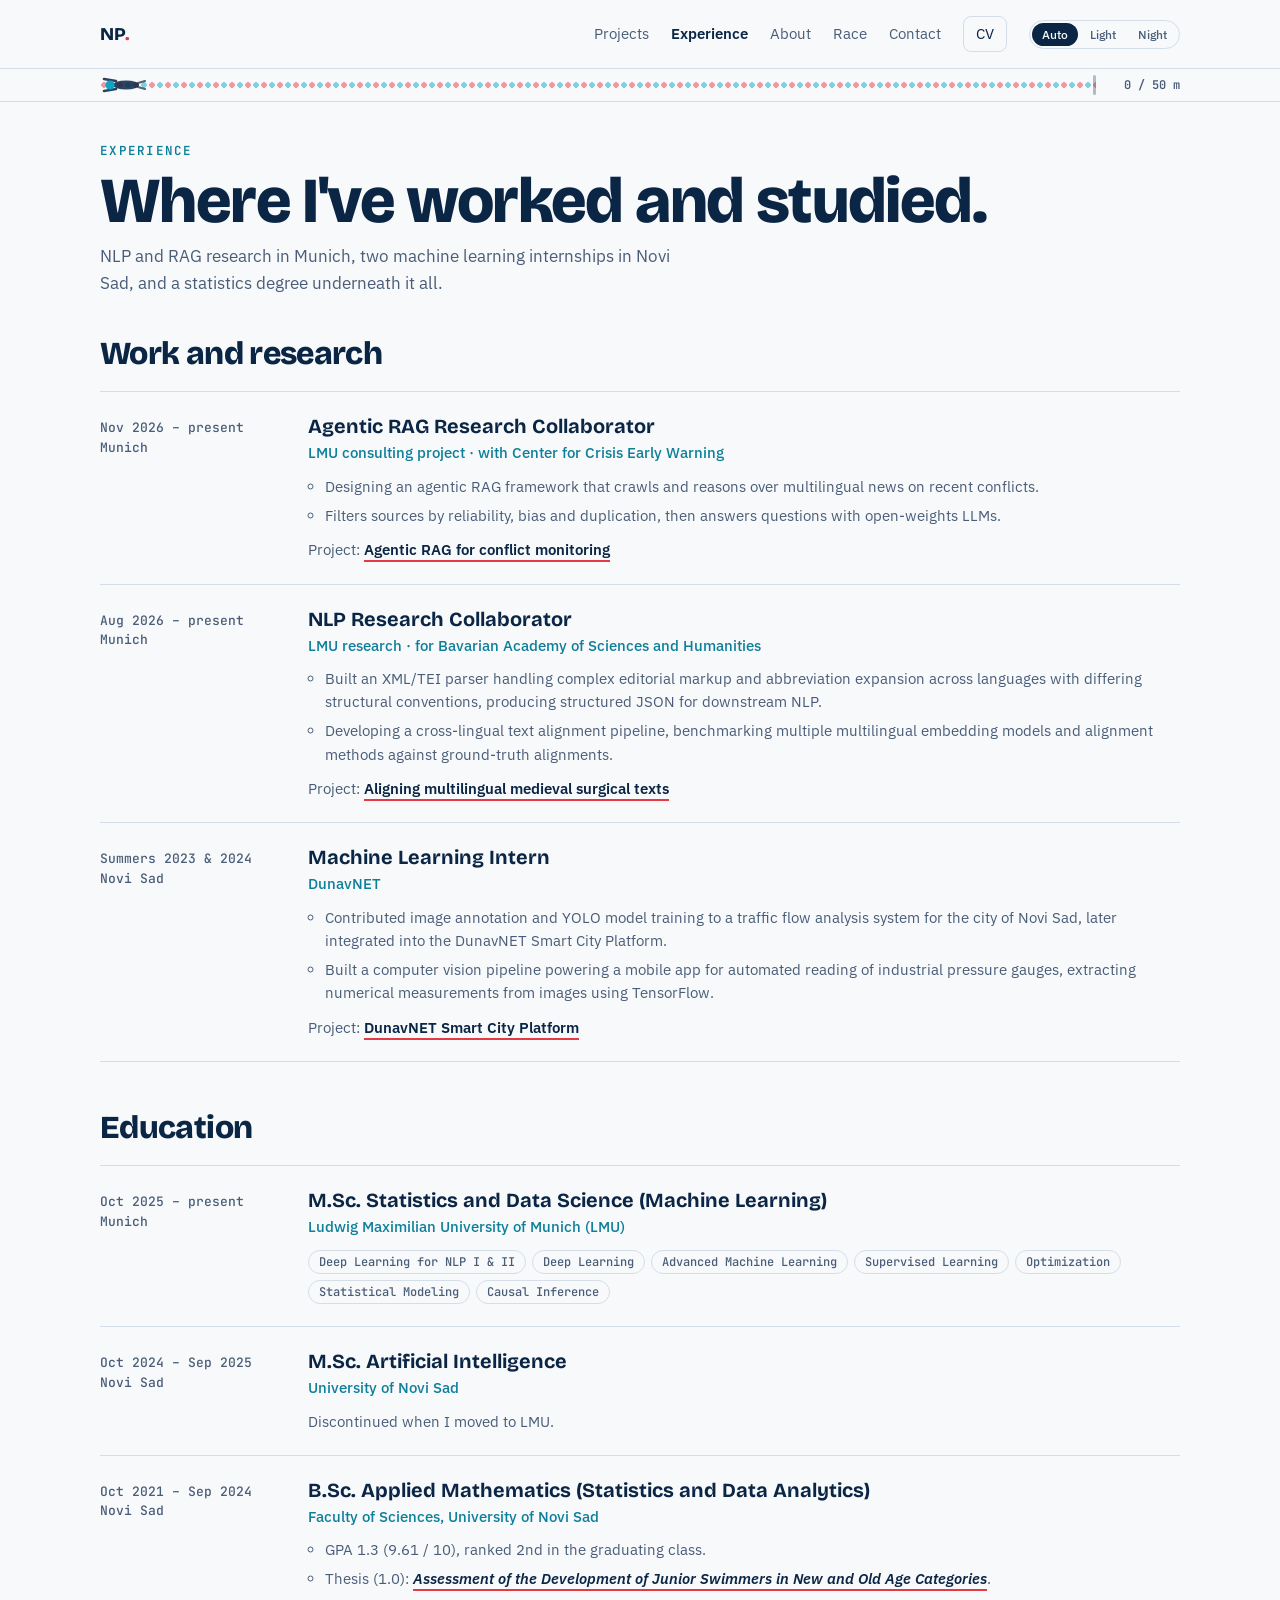
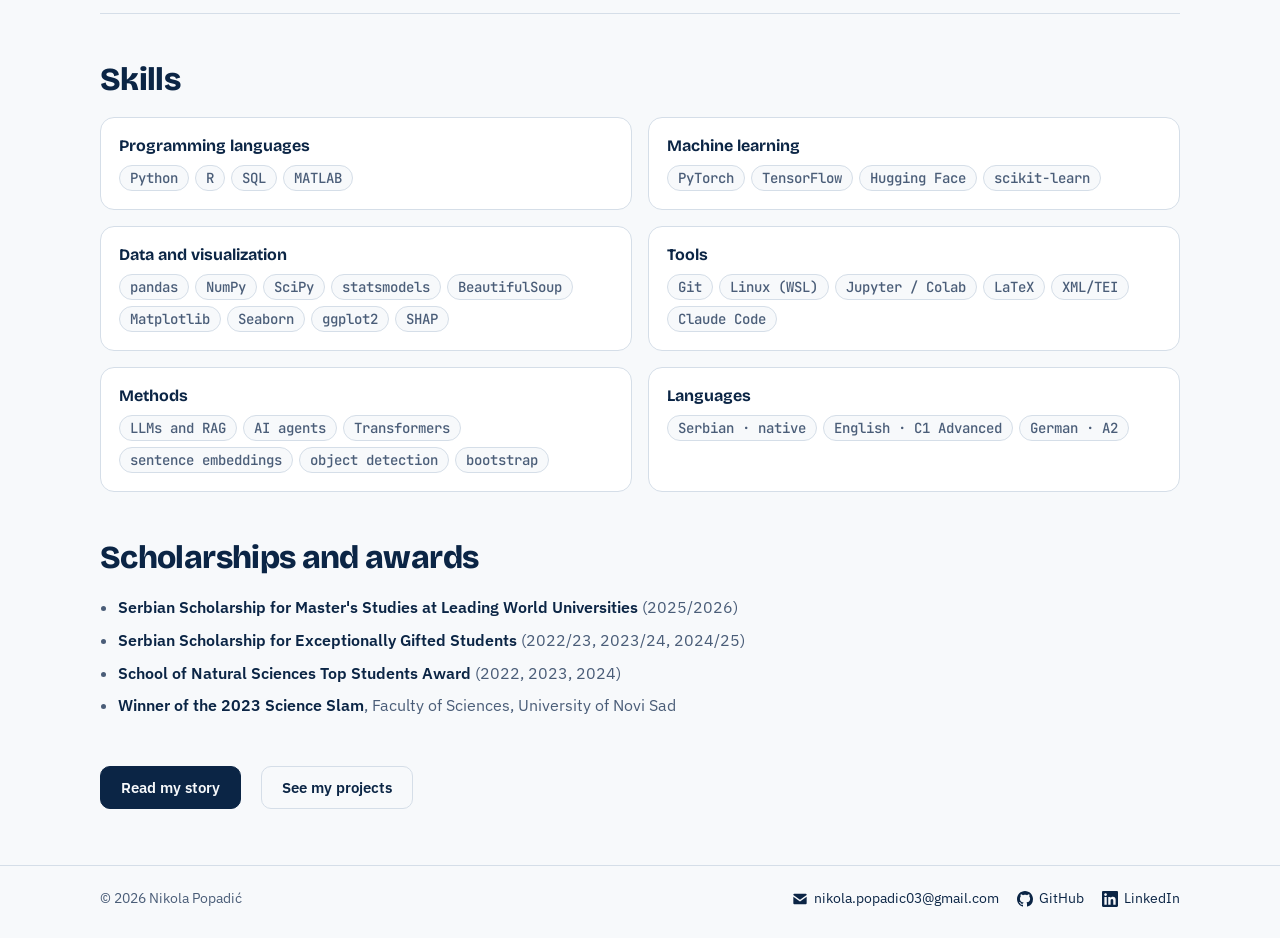
==== experience.html @ 662f3eb7 "Launch personal site Home with quick race, Projects, Experience, About and the full Race page.  Co-A" ====
<!doctype html>
<html lang="en">
<head>
  <meta charset="utf-8">
  <meta name="viewport" content="width=device-width, initial-scale=1, viewport-fit=cover">
  <title>Experience · Nikola Popadić</title>
  <meta name="description" content="Experience of Nikola Popadić: NLP research at the Bavarian Academy of Sciences, agentic RAG at LMU Munich, ML internships at DunavNET, and a statistics degree.">
  <link rel="icon" href="img/favicon.svg" type="image/svg+xml">
  <script>
    try { var t = localStorage.getItem("np-theme"); if (t === "light" || t === "dark") document.documentElement.setAttribute("data-theme", t); } catch (e) {}
  </script>
  <link rel="preconnect" href="https://fonts.googleapis.com">
  <link rel="preconnect" href="https://fonts.gstatic.com" crossorigin>
  <link rel="stylesheet" href="https://fonts.googleapis.com/css2?family=Bricolage+Grotesque:opsz,wght@12..96,600;12..96,700;12..96,800&family=IBM+Plex+Sans:wght@400;500;600&family=JetBrains+Mono:wght@400;600&display=swap">
  <link rel="stylesheet" href="css/style.css">
</head>
<body>
  <a class="skip" href="#main">Skip to content</a>

  <header class="site">
    <div class="container">
      <a class="logo" href="./" aria-label="Nikola Popadić, home">NP<span>.</span></a>
      <nav class="main" aria-label="Main">
        <a href="projects.html">Projects</a>
        <a href="experience.html" aria-current="page">Experience</a>
        <a href="about.html">About</a>
        <a href="race.html">Race</a>
        <a href="#contact">Contact</a>
        <a class="cv" href="cv/Nikola_Popadic_CV.pdf" download>CV</a>
        <span class="theme" role="group" aria-label="Colour theme">
          <button type="button" data-set="auto" aria-pressed="true">Auto</button>
          <button type="button" data-set="light" aria-pressed="false">Light</button>
          <button type="button" data-set="dark" aria-pressed="false">Night</button>
        </span>
      </nav>
    </div>
  </header>

  <div class="lanebar" aria-hidden="true">
    <div class="container">
      <div class="track" id="track">
        <span class="sw-move" id="swMove"><span class="sw-flip" id="swFlip">
          <svg viewBox="0 0 46 22"><path class="sw-leg leg-a" d="M8 9 L1 7"/><path class="sw-leg leg-b" d="M8 13 L1 15"/><ellipse class="sw-body" cx="20" cy="11" rx="13" ry="4.6"/><path class="sw-arm arm-a" d="M30 7 L42 5"/><path class="sw-arm arm-b" d="M30 15 L42 17"/><circle class="sw-cap" cx="36" cy="11" r="4.6"/></svg>
        </span></span>
      </div>
      <span class="dist" id="dist">0 / 50 m</span>
    </div>
  </div>

  <main id="main">
    <section class="page-head inner">
      <div class="container">
        <span class="eyebrow">Experience</span>
        <h1>Where I've worked and studied.</h1>
        <p>NLP and RAG research in Munich, two machine learning internships in Novi Sad, and a statistics degree underneath it all.</p>
      </div>
    </section>

    <section class="sec" aria-labelledby="work">
      <div class="container">
        <h2 class="sec-title" id="work">Work and research</h2>
        <ol class="tl">
          <li>
            <span class="when">Nov 2026 – present<br>Munich</span>
            <div>
              <h3>Agentic RAG Research Collaborator</h3>
              <p class="org">LMU consulting project · with Center for Crisis Early Warning</p>
              <ul>
                <li>Designing an agentic RAG framework that crawls and reasons over multilingual news on recent conflicts.</li>
                <li>Filters sources by reliability, bias and duplication, then answers questions with open-weights LLMs.</li>
              </ul>
              <p class="links proj-ref">Project: <a class="board-link" href="projects.html#rag">Agentic RAG for conflict monitoring</a></p>
            </div>
          </li>
          <li>
            <span class="when">Aug 2026 – present<br>Munich</span>
            <div>
              <h3>NLP Research Collaborator</h3>
              <p class="org">LMU research · for Bavarian Academy of Sciences and Humanities</p>
              <ul>
                <li>Built an XML/TEI parser handling complex editorial markup and abbreviation expansion across languages with differing structural conventions, producing structured JSON for downstream NLP.</li>
                <li>Developing a cross-lingual text alignment pipeline, benchmarking multiple multilingual embedding models and alignment methods against ground-truth alignments.</li>
              </ul>
              <p class="links proj-ref">Project: <a class="board-link" href="projects.html#alma">Aligning multilingual medieval surgical texts</a></p>
            </div>
          </li>
          <li>
            <span class="when">Summers 2023 &amp; 2024<br>Novi Sad</span>
            <div>
              <h3>Machine Learning Intern</h3>
              <p class="org">DunavNET</p>
              <ul>
                <li>Contributed image annotation and YOLO model training to a traffic flow analysis system for the city of Novi Sad, later integrated into the DunavNET Smart City Platform.</li>
                <li>Built a computer vision pipeline powering a mobile app for automated reading of industrial pressure gauges, extracting numerical measurements from images using TensorFlow.</li>
              </ul>
              <p class="links proj-ref">Project: <a class="board-link" href="https://dunavnet.eu/catalogue/smart-city-platform" rel="noopener">DunavNET Smart City Platform</a></p>
            </div>
          </li>
        </ol>
      </div>
    </section>

    <section class="sec" aria-labelledby="edu">
      <div class="container">
        <h2 class="sec-title" id="edu">Education</h2>
        <ol class="tl">
          <li>
            <span class="when">Oct 2025 – present<br>Munich</span>
            <div>
              <h3>M.Sc. Statistics and Data Science (Machine Learning)</h3>
              <p class="org">Ludwig Maximilian University of Munich (LMU)</p>
              <ul class="chips"><li class="chip">Deep Learning for NLP I &amp; II</li><li class="chip">Deep Learning</li><li class="chip">Advanced Machine Learning</li><li class="chip">Supervised Learning</li><li class="chip">Optimization</li><li class="chip">Statistical Modeling</li><li class="chip">Causal Inference</li></ul>
            </div>
          </li>
          <li>
            <span class="when">Oct 2024 – Sep 2025<br>Novi Sad</span>
            <div>
              <h3>M.Sc. Artificial Intelligence</h3>
              <p class="org">University of Novi Sad</p>
              <p class="more">Discontinued when I moved to LMU.</p>
            </div>
          </li>
          <li>
            <span class="when">Oct 2021 – Sep 2024<br>Novi Sad</span>
            <div>
              <h3>B.Sc. Applied Mathematics (Statistics and Data Analytics)</h3>
              <p class="org">Faculty of Sciences, University of Novi Sad</p>
              <ul>
                <li>GPA 1.3 (9.61 / 10), ranked 2nd in the graduating class.</li>
                <li>Thesis (1.0): <a class="board-link" href="projects.html#thesis"><i>Assessment of the Development of Junior Swimmers in New and Old Age Categories</i></a>.</li>
              </ul>
            </div>
          </li>
        </ol>
      </div>
    </section>

    <section class="sec" aria-labelledby="skills">
      <div class="container">
        <h2 class="sec-title" id="skills">Skills</h2>
        <div class="skills">
          <div class="card"><h3>Programming languages</h3><ul class="chips"><li class="chip">Python</li><li class="chip">R</li><li class="chip">SQL</li><li class="chip">MATLAB</li></ul></div>
          <div class="card"><h3>Machine learning</h3><ul class="chips"><li class="chip">PyTorch</li><li class="chip">TensorFlow</li><li class="chip">Hugging Face</li><li class="chip">scikit-learn</li></ul></div>
          <div class="card"><h3>Data and visualization</h3><ul class="chips"><li class="chip">pandas</li><li class="chip">NumPy</li><li class="chip">SciPy</li><li class="chip">statsmodels</li><li class="chip">BeautifulSoup</li><li class="chip">Matplotlib</li><li class="chip">Seaborn</li><li class="chip">ggplot2</li><li class="chip">SHAP</li></ul></div>
          <div class="card"><h3>Tools</h3><ul class="chips"><li class="chip">Git</li><li class="chip">Linux (WSL)</li><li class="chip">Jupyter / Colab</li><li class="chip">LaTeX</li><li class="chip">XML/TEI</li><li class="chip">Claude Code</li></ul></div>
          <div class="card"><h3>Methods</h3><ul class="chips"><li class="chip">LLMs and RAG</li><li class="chip">AI agents</li><li class="chip">Transformers</li><li class="chip">sentence embeddings</li><li class="chip">object detection</li><li class="chip">bootstrap</li></ul></div>
          <div class="card"><h3>Languages</h3><ul class="chips"><li class="chip">Serbian · native</li><li class="chip">English · C1 Advanced</li><li class="chip">German · A2</li></ul></div>
        </div>
      </div>
    </section>

    <section class="sec" aria-labelledby="awards">
      <div class="container">
        <h2 class="sec-title" id="awards">Scholarships and awards</h2>
        <ul class="awards">
          <li><b>Serbian Scholarship for Master's Studies at Leading World Universities</b> (2025/2026)</li>
          <li><b>Serbian Scholarship for Exceptionally Gifted Students</b> (2022/23, 2023/24, 2024/25)</li>
          <li><b>School of Natural Sciences Top Students Award</b> (2022, 2023, 2024)</li>
          <li><b>Winner of the 2023 Science Slam</b>, Faculty of Sciences, University of Novi Sad</li>
        </ul>
      </div>
    </section>

    <section aria-label="Keep reading">
      <div class="container endcta">
        <a class="btn dark" href="about.html">Read my story</a>
        <a class="btn" href="projects.html">See my projects</a>
      </div>
    </section>
  </main>

  <footer class="site" id="contact">
    <div class="container">
      <span>© 2026 Nikola Popadić</span>
      <nav aria-label="Contact">
        <a href="mailto:nikola.popadic03@gmail.com" aria-label="Email nikola.popadic03@gmail.com"><svg viewBox="0 0 24 24" aria-hidden="true"><path d="M3.5 4h17A1.5 1.5 0 0 1 22 5.5v.6l-10 7.1L2 6.1v-.6A1.5 1.5 0 0 1 3.5 4zM2 8.6l10 7.1 10-7.1v9.9a1.5 1.5 0 0 1-1.5 1.5h-17A1.5 1.5 0 0 1 2 18.5V8.6z"/></svg><span class="lbl">nikola.popadic03@gmail.com</span></a>
        <a href="https://github.com/n-popadic" rel="noopener" aria-label="GitHub"><svg viewBox="0 0 16 16" aria-hidden="true"><path d="M8 0C3.58 0 0 3.58 0 8c0 3.54 2.29 6.53 5.47 7.59.4.07.55-.17.55-.38 0-.19-.01-.82-.01-1.49-2.01.37-2.53-.49-2.69-.94-.09-.23-.48-.94-.82-1.13-.28-.15-.68-.52-.01-.53.63-.01 1.08.58 1.23.82.72 1.21 1.87.87 2.33.66.07-.52.28-.87.51-1.07-1.78-.2-3.64-.89-3.64-3.95 0-.87.31-1.59.82-2.15-.08-.2-.36-1.02.08-2.12 0 0 .67-.21 2.2.82.64-.18 1.32-.27 2-.27.68 0 1.36.09 2 .27 1.53-1.04 2.2-.82 2.2-.82.44 1.1.16 1.92.08 2.12.51.56.82 1.27.82 2.15 0 3.07-1.87 3.75-3.65 3.95.29.25.54.73.54 1.48 0 1.07-.01 1.93-.01 2.2 0 .21.15.46.55.38A8.013 8.013 0 0016 8c0-4.42-3.58-8-8-8z"/></svg><span class="lbl">GitHub</span></a>
        <a href="https://www.linkedin.com/in/nikola-popadic/" rel="noopener" aria-label="LinkedIn"><svg viewBox="0 0 24 24" aria-hidden="true"><path d="M20.447 20.452h-3.554v-5.569c0-1.328-.027-3.037-1.852-3.037-1.853 0-2.136 1.445-2.136 2.939v5.667H9.351V9h3.414v1.561h.046c.477-.9 1.637-1.85 3.37-1.85 3.601 0 4.267 2.37 4.267 4.455v6.286zM5.337 7.433c-1.144 0-2.063-.926-2.063-2.065 0-1.138.92-2.063 2.063-2.063 1.14 0 2.064.925 2.064 2.063 0 1.139-.925 2.065-2.064 2.065zm1.782 13.019H3.555V9h3.564v11.452zM22.225 0H1.771C.792 0 0 .774 0 1.729v20.542C0 23.227.792 24 1.771 24h20.451C23.2 24 24 23.227 24 22.271V1.729C24 .774 23.2 0 22.222 0h.003z"/></svg><span class="lbl">LinkedIn</span></a>
      </nav>
    </div>
  </footer>

  <script src="js/theme.js"></script>
  <script src="js/swimmer.js"></script>
</body>
</html>
---- css/style.css ----
/* =========================================================
   Nikola Popadić — personal site
   Palette "Pool": tile white, deep navy, pool blue, lane-rope red.
   Light theme on :root, "Pool at night" for dark mode.
   ========================================================= */
:root {
  --bg: #F7F9FB;
  --surface: #FFFFFF;
  --ink: #0B2545;
  --muted: #4A5D78;
  --line: #D5DEE8;
  --blue: #0E7F9A;
  --blue-soft: #13A3C4;
  --red: #E63946;
  --water: #D9F1F7;
  --water-deep: #B9E5F0;
  --on-red: #FFFFFF;
  --f-head: "Bricolage Grotesque", "Segoe UI", system-ui, sans-serif;
  --f-body: "IBM Plex Sans", system-ui, -apple-system, "Segoe UI", sans-serif;
  --f-mono: "JetBrains Mono", ui-monospace, Consolas, monospace;
  color-scheme: light;
}
@media (prefers-color-scheme: dark) {
  :root:not([data-theme="light"]) {
    --bg: #06162B; --surface: #0B2545; --ink: #EAF2FA; --muted: #9DB2CB; --line: #1D3B62;
    --blue: #4CC9E6; --blue-soft: #1FA9C9; --red: #FF5A66; --water: #0C3557; --water-deep: #0A2C49; --on-red: #1A0508;
    color-scheme: dark;
  }
}
:root[data-theme="dark"] {
  --bg: #06162B; --surface: #0B2545; --ink: #EAF2FA; --muted: #9DB2CB; --line: #1D3B62;
  --blue: #4CC9E6; --blue-soft: #1FA9C9; --red: #FF5A66; --water: #0C3557; --water-deep: #0A2C49; --on-red: #1A0508;
  color-scheme: dark;
}

/* ---------- base ---------- */
*, *::before, *::after { box-sizing: border-box; }
html { -webkit-text-size-adjust: 100%; }
body { margin: 0; background: var(--bg); color: var(--ink); font-family: var(--f-body); font-size: 16px; line-height: 1.55; }
img { max-width: 100%; }
[hidden] { display: none !important; }
a { color: inherit; }
.container {
  max-width: 1120px; margin: 0 auto;
  padding-left: max(20px, env(safe-area-inset-left, 0px));
  padding-right: max(20px, env(safe-area-inset-right, 0px));
}
.skip { position: absolute; left: -9999px; top: 8px; background: var(--ink); color: var(--bg); padding: 8px 12px; border-radius: 8px; z-index: 10; }
.skip:focus { left: 12px; }

/* ---------- header ---------- */
header.site { border-bottom: 1px solid var(--line); }
header.site .container { display: flex; justify-content: space-between; align-items: center; gap: 16px; padding-block: 16px; flex-wrap: wrap; }
.logo { font: 800 18px var(--f-head); letter-spacing: -.01em; text-decoration: none; }
.logo span { color: var(--red); }
nav.main { display: flex; gap: 22px; align-items: center; flex-wrap: wrap; font-size: 14.5px; }
nav.main a { text-decoration: none; color: var(--muted); }
nav.main a:hover { color: var(--ink); }
nav.main a.cv { color: var(--ink); border: 1px solid var(--line); border-radius: 8px; padding: 6px 12px; }
.theme { display: inline-flex; border: 1px solid var(--line); border-radius: 999px; padding: 2px; gap: 2px; }
.theme button { font: 500 12px var(--f-body); color: var(--muted); background: transparent; border: 0; border-radius: 999px; padding: 4px 10px; cursor: pointer; }
.theme button[aria-pressed="true"] { background: var(--ink); color: var(--bg); }

/* ---------- buttons ---------- */
.btn { font: 600 15px var(--f-body); border-radius: 10px; padding: 11px 20px; cursor: pointer; border: 1px solid var(--line); background: transparent; color: var(--ink); text-decoration: none; display: inline-flex; align-items: center; gap: 8px; }
.btn.dark { background: var(--ink); border-color: var(--ink); color: var(--bg); }
.btn.red { background: var(--red); border-color: var(--red); color: var(--on-red); }
.btn:disabled { opacity: .6; cursor: default; }
.btn:focus-visible, nav.main a:focus-visible, .theme button:focus-visible, .logo:focus-visible, .teaser:focus-visible, footer a:focus-visible { outline: 2px solid var(--blue); outline-offset: 2px; }
@media (prefers-reduced-motion: no-preference) {
  .btn { transition: transform .12s ease-out, background-color .15s ease-out; }
  .btn:not(:disabled):active { transform: scale(.97); }
}

/* ---------- hero ---------- */
.hero .container {
  display: grid; grid-template-columns: minmax(0, 1.15fr) minmax(0, .85fr);
  grid-template-areas: "intro photo" "race photo";
  column-gap: 48px; row-gap: 20px; align-items: start; padding-block: 30px 26px;
}
.intro { display: grid; gap: 18px; min-width: 0; }
.hero .intro { grid-area: intro; }
.hero .race { grid-area: race; }
.hero .photo { grid-area: photo; }
@media (max-width: 900px) {
  .hero .container { grid-template-columns: minmax(0, 1fr); grid-template-areas: "intro" "photo" "race"; row-gap: 26px; padding-block: 32px 32px; }
}
.who-txt { display: grid; gap: 6px; }
.eyebrow { font: 600 12.5px var(--f-mono); letter-spacing: .1em; text-transform: uppercase; color: var(--blue); }
h1 { font: 800 clamp(38px, 5.4vw, 64px)/1 var(--f-head); letter-spacing: -.025em; margin: 0; text-wrap: balance; }
.lede { margin: 0; color: var(--muted); font-size: 18px; max-width: 46ch; }
.ctas { display: flex; gap: 12px; flex-wrap: wrap; }

.photo {
  position: relative; align-self: stretch; min-height: 460px; margin: 0; border-radius: 20px; overflow: hidden;
  background: linear-gradient(160deg, var(--water) 0%, var(--water-deep) 100%); border: 1px solid var(--line);
}
@media (max-width: 900px) { .photo { min-height: 0; aspect-ratio: 4 / 5; max-height: 520px; width: 100%; } }
.photo img { position: absolute; inset: 0; width: 100%; height: 100%; object-fit: cover; object-position: 50% 22%; display: block; }

/* ---------- quick race card ---------- */
.race { background: var(--surface); border: 1px solid var(--line); border-radius: 16px; padding: 22px; display: grid; gap: 14px; min-width: 0; box-shadow: 0 18px 40px -28px rgba(11, 37, 69, .45); }
.race-head { display: flex; justify-content: space-between; align-items: baseline; gap: 12px; flex-wrap: wrap; }
.race-head h2 { margin: 0; font: 700 22px/1.15 var(--f-head); }
.race-head h2 b { font-family: var(--f-mono); font-weight: 600; color: var(--red); }
.race-head .tag { font: 500 12px var(--f-mono); color: var(--muted); }
.race canvas { display: block; width: 100%; border-radius: 10px; }
.race-row { display: flex; gap: 12px; align-items: center; flex-wrap: wrap; }
.race-row .btn.red { min-width: 132px; justify-content: center; }
.race.go { border-color: var(--red); box-shadow: 0 0 0 3px var(--red), 0 18px 40px -28px rgba(11, 37, 69, .45); }
.race.go .btn.red { font-size: 17px; letter-spacing: .04em; }
.keys { font-size: 13px; color: var(--muted); }
kbd { font-family: var(--f-mono); font-size: 12px; border: 1px solid var(--line); border-bottom-width: 2px; border-radius: 5px; padding: 1px 6px; background: var(--bg); color: var(--ink); }
.result { min-height: 3.1em; font-size: 15px; }
.result strong { font-family: var(--f-mono); font-weight: 600; }
.foot { display: flex; justify-content: space-between; gap: 12px; flex-wrap: wrap; align-items: center; border-top: 1px solid var(--line); padding-top: 12px; font-size: 13px; color: var(--muted); }
.counter { font-family: var(--f-mono); font-variant-numeric: tabular-nums; }
.counter b { color: var(--ink); font-weight: 600; }

.board-link { color: var(--ink); font-weight: 600; text-decoration: none; border-bottom: 2px solid var(--red); padding-bottom: 1px; }
.board-link:focus-visible { outline: 2px solid var(--blue); outline-offset: 2px; }
nav.main a[aria-current="page"] { color: var(--ink); font-weight: 600; }

/* ---------- race page ---------- */
.page-head .container { display: grid; gap: 10px; padding-block: 44px 8px; }
.page-head p { margin: 0; color: var(--muted); font-size: 17px; max-width: 60ch; }
.game .container { display: grid; grid-template-columns: minmax(0, 1.3fr) minmax(0, 1fr); gap: 24px; padding-block: 24px 56px; align-items: stretch; }
.game .race { display: flex; flex-direction: column; gap: 16px; }
.game .race-bottom { flex: 1; }
.game .side { display: flex; flex-direction: column; gap: 16px; }
.game .side > .card:first-child { flex: 1; align-content: start; }
@media (max-width: 900px) { .game .container { grid-template-columns: minmax(0, 1fr); } }

.settings { display: flex; flex-wrap: wrap; justify-content: center; align-items: end; gap: 14px 26px; padding-bottom: 2px; }
.settings-row { display: contents; }
.race-bottom { display: grid; grid-template-columns: minmax(0, 1fr) minmax(0, 230px); gap: 22px; align-items: center; }
@media (max-width: 560px) { .race-bottom { grid-template-columns: minmax(0, 1fr); } }
.race-controls { display: grid; justify-items: center; text-align: center; gap: 8px; min-width: 0; }
.race-controls .btn.red { min-width: 190px; justify-content: center; padding-block: 12px; font-size: 16px; }
.race-controls .result { min-height: 3em; max-width: 34ch; margin-top: 4px; }
.field { display: grid; gap: 6px; min-width: 0; }
.settings .field { justify-items: center; }
.field > span, .field legend { font-size: 12.5px; color: var(--muted); padding: 0; }
fieldset.field { border: 0; margin: 0; padding: 0; }
.settings input[type=text] {
  font: 500 14px var(--f-body); color: var(--ink); background: var(--bg);
  border: 1px solid var(--line); border-radius: 8px; padding: 8px 10px; width: 150px; max-width: 100%; height: 38px;
}
.settings .caps { height: 38px; align-items: center; }
.settings .seg { height: 38px; align-items: stretch; }
.settings input#pbIn { width: 96px; font-family: var(--f-mono); }
.caps { display: flex; gap: 8px; }
.caps input { position: absolute; opacity: 0; width: 1px; height: 1px; }
.caps label { width: 28px; height: 28px; border-radius: 50%; cursor: pointer; border: 2px solid var(--surface); box-shadow: 0 0 0 1px var(--line); display: block; }
.caps input:checked + label { box-shadow: 0 0 0 2px var(--ink); }
.caps input:focus-visible + label { outline: 2px solid var(--blue); outline-offset: 3px; }
.seg { display: inline-flex; border: 1px solid var(--line); border-radius: 9px; padding: 3px; gap: 2px; background: var(--bg); }
.seg button { font: 500 13.5px var(--f-body); color: var(--muted); background: transparent; border: 0; border-radius: 7px; padding: 6px 12px; cursor: pointer; }
.seg button[aria-pressed="true"] { background: var(--surface); color: var(--ink); box-shadow: 0 1px 2px rgba(0, 0, 0, .12); }
.seg button:focus-visible, .settings input:focus-visible { outline: 2px solid var(--blue); outline-offset: 2px; }

.side { display: grid; gap: 16px; min-width: 0; }
.card { background: var(--surface); border: 1px solid var(--line); border-radius: 14px; padding: 18px; display: grid; gap: 10px; }
.card h2 { margin: 0; font: 700 18px/1.2 var(--f-head); }
.card p, .card li { margin: 0; font-size: 14px; color: var(--muted); }
.card ul { margin: 0; padding-left: 1.1em; display: grid; gap: 6px; }
.card b { color: var(--ink); font-weight: 600; }
.card h2 span { font: 400 12px var(--f-mono); color: var(--muted); }
.card > h2 { display: flex; justify-content: space-between; align-items: baseline; gap: 10px; }
.side canvas { display: block; width: 100%; }

.mystats {
  display: grid; grid-template-columns: repeat(2, minmax(0, 1fr)); gap: 1px;
  background: var(--line); border: 1px solid var(--line); border-radius: 12px; overflow: hidden;
}
.mystats div { display: grid; gap: 2px; padding: 10px 14px; background: var(--surface); }
.mystats .n { font: 600 19px var(--f-mono); font-variant-numeric: tabular-nums; }
.mystats .l { font-size: 12px; color: var(--muted); }

.tablewrap { overflow-x: auto; }
table.board { width: 100%; border-collapse: collapse; font-size: 14px; font-variant-numeric: tabular-nums; }
table.board th { text-align: left; font: 500 11.5px var(--f-mono); letter-spacing: .06em; text-transform: uppercase; color: var(--muted); padding: 0 6px 6px; border-bottom: 1px solid var(--line); }
table.board td { padding: 7px 6px; border-bottom: 1px solid var(--line); }
table.board .t { font-family: var(--f-mono); text-align: right; }
table.board .rank { font-family: var(--f-mono); color: var(--muted); width: 2.4em; }
table.board .capdot { display: inline-block; width: 10px; height: 10px; border-radius: 50%; margin-right: 8px; vertical-align: 1px; }
table.board .vs { font: 500 11px var(--f-mono); color: var(--muted); margin-left: 8px; white-space: nowrap; }
table.board .vs.won { color: var(--red); }
table.board tr.latest td { background: color-mix(in srgb, var(--red) 9%, transparent); }
table.board tr.open td { color: var(--muted); }
.empty { color: var(--muted); font-size: 13.5px; padding: 10px 0; }
.note { font-size: 12.5px; color: var(--muted); margin: 0; }
.linkbtn { font: 500 13px var(--f-body); color: var(--muted); background: none; border: 0; padding: 0; text-decoration: underline; cursor: pointer; justify-self: start; }
.linkbtn:focus-visible { outline: 2px solid var(--blue); outline-offset: 2px; }

/* method section */
.method { border-top: 1px solid var(--line); background: var(--surface); }
.method .container { display: grid; grid-template-columns: minmax(0, 1.05fr) minmax(0, .95fr); gap: 40px; padding-block: 56px 72px; align-items: stretch; }
@media (max-width: 900px) { .method .container { grid-template-columns: minmax(0, 1fr); gap: 28px; padding-block: 40px 56px; } }
.method-text { display: grid; gap: 14px; min-width: 0; align-content: start; }
.method-text h2 { margin: 0; font: 800 clamp(28px, 3.6vw, 40px)/1.05 var(--f-head); letter-spacing: -.02em; }
.method-lede { margin: 0; color: var(--muted); font-size: 17px; max-width: 56ch; }
.steps { list-style: none; margin: 8px 0 0; padding: 0; display: grid; gap: 18px; counter-reset: step; }
.steps li { display: grid; grid-template-columns: 34px minmax(0, 1fr); column-gap: 14px; counter-increment: step; }
.steps li::before {
  content: counter(step); grid-row: span 2; width: 30px; height: 30px; border-radius: 50%;
  display: grid; place-items: center; font: 600 13px var(--f-mono); color: var(--ink);
  border: 1.5px solid var(--blue-soft); margin-top: 1px;
}
.steps h3 { margin: 0 0 4px; font: 700 17px/1.3 var(--f-head); }
.steps p { margin: 0; font-size: 15px; color: var(--muted); max-width: 62ch; }
.steps b { color: var(--ink); font-weight: 600; }
.method-charts { display: flex; flex-direction: column; gap: 16px; min-width: 0; }
.chart { margin: 0; background: var(--bg); flex: 1; display: flex; flex-direction: column; justify-content: space-between; gap: 10px; }
.chart figcaption { display: flex; justify-content: space-between; align-items: baseline; gap: 10px; flex-wrap: wrap; font-size: 14.5px; }
.chart figcaption b { font: 700 16px var(--f-head); }
.chart figcaption span { font: 400 12px var(--f-mono); color: var(--muted); }
.chart canvas { display: block; width: 100%; }
.page-head .board-link { margin-left: 4px; font-size: 15px; }

/* ---------- stat strip ---------- */
.strip .container { display: grid; gap: 14px; padding-block: 0 56px; }
.rope { position: relative; height: 7px; border-radius: 4px; background: var(--red); opacity: .85; overflow: hidden; }
/* whole red/blue tiles only (round), then a final red segment, so the rope never ends on a sliver of blue */
.rope::before { content: ""; position: absolute; inset: 0 14px 0 0; background: linear-gradient(90deg, var(--red) 0 50%, var(--blue-soft) 50% 100%) 0 0 / 28px 100% round; }
.stats { display: grid; grid-template-columns: repeat(4, minmax(0, 1fr)); }
.stats div { display: grid; gap: 2px; padding-inline: 18px; }
.stats div:first-child { padding-left: 0; }
.stats div + div { border-left: 1px solid var(--line); }
.stats .n { font: 600 clamp(22px, 3vw, 30px) var(--f-mono); font-variant-numeric: tabular-nums; }
.stats .n small { font: 500 11.5px var(--f-mono); color: var(--muted); margin-left: 2px; white-space: nowrap; }
.stats .l { font-size: 13.5px; color: var(--muted); }
@media (max-width: 700px) { .stats { grid-template-columns: repeat(2, minmax(0, 1fr)); row-gap: 18px; } .stats div:nth-child(3) { border-left: 0; padding-left: 0; } }

/* ---------- section teasers ---------- */
.teasers .container { display: grid; grid-template-columns: repeat(3, minmax(0, 1fr)); gap: 16px; padding-block: 0 72px; }
@media (max-width: 800px) { .teasers .container { grid-template-columns: minmax(0, 1fr); } }
.teasers:has(+ .race-late:not([hidden])) .container { padding-bottom: 28px; }
.race-late .container { display: grid; gap: 28px; padding-block: 4px 56px; }
/* phones: thinner card padding so the pool runs nearly edge to edge */
@media (max-width: 560px) {
  .race-late .race { padding: 18px 10px; }
  .race-late .race-head, .race-late .race-row, .race-late .result, .race-late .foot { padding-inline: 8px; }
}
.teaser { border: 1px solid var(--line); border-radius: 14px; padding: 20px; display: grid; gap: 8px; text-decoration: none; background: var(--surface); }
.teaser .k { font: 600 12px var(--f-mono); letter-spacing: .1em; text-transform: uppercase; color: var(--blue); }
.teaser h3 { margin: 0; font: 700 20px/1.2 var(--f-head); }
.teaser p { margin: 0; font-size: 14.5px; color: var(--muted); }
.teaser .go { font-weight: 600; font-size: 14px; }
@media (prefers-reduced-motion: no-preference) {
  .teaser { transition: border-color .15s ease-out, transform .15s ease-out; }
  .teaser:hover { border-color: var(--blue-soft); transform: translateY(-2px); }
}

/* ---------- footer ---------- */
footer.site { border-top: 1px solid var(--line); }
footer.site .container { display: flex; justify-content: space-between; gap: 16px; flex-wrap: wrap; padding-block: 22px 28px; font-size: 14px; color: var(--muted); }
footer.site nav { display: flex; gap: 18px; flex-wrap: wrap; }
footer.site a { text-decoration: none; color: var(--ink); }
footer.site a:hover { text-decoration: underline; }
footer.site nav a { display: inline-flex; align-items: center; gap: 6px; }
footer.site nav svg { width: 16px; height: 16px; fill: currentColor; flex: none; }
/* on phones GitHub and LinkedIn become logos so the contact row fits on one line */
@media (max-width: 560px) {
  footer.site .container { flex-wrap: nowrap; align-items: center; }
  footer.site nav { gap: 16px; align-items: center; }
  footer.site nav .lbl { display: none; }
  footer.site nav svg { width: 20px; height: 20px; }
  footer.site nav a[aria-label] { padding: 4px; margin: -4px 0; }
}

/* ---------- phone tweaks ---------- */
@media (min-width: 561px) { .br-phone { display: none; } }
/* race page: the pool reaches closer to the card edges on phones */
@media (max-width: 560px) { .game .race canvas { margin-inline: -12px; width: calc(100% + 24px); max-width: none; } }
/* leaderboard: one line per row on phones, long names get an ellipsis */
@media (max-width: 560px) {
  table.board td.who { white-space: nowrap; }

}
/* race result: one headline, one quieter hint */
.result .hl { font-weight: 600; font-size: 16.5px; }
.result .re { color: var(--muted); font-size: 14px; }
/* clear results: one row as before, smaller text and wider gaps between the two choices */
#clearConfirm { display: flex; flex-wrap: wrap; align-items: baseline; gap: 4px 18px; }
#clearConfirm .note, #clearConfirm .linkbtn { font-size: 12px; }
/* phones: no keyboard hint, and no waiting text on the race page */
@media (max-width: 560px) {
  #keys { display: none; }
  #keys.pool-note { display: block; }
  .result:has(> .desk-only) { display: none; }
}

/* =========================================================
   Inner pages: Projects, Experience, About
   ========================================================= */
.page-head.inner .container { padding-block: 40px 12px; }
.page-head .ctas { margin-top: 8px; }
.sec .container { display: grid; gap: 20px; padding-block: 28px 40px; }
.sec + .sec .container { padding-top: 8px; }
.sec-title { margin: 0; font: 800 clamp(24px, 3vw, 32px)/1.1 var(--f-head); letter-spacing: -.02em; }
.sec-head { display: grid; gap: 6px; }
.sec-head p { margin: 0; color: var(--muted); max-width: 62ch; }
.todo { outline: 1.5px dashed var(--red); outline-offset: 2px; border-radius: 4px; }

/* scroll swimmer: a lane under the header that doubles as a reading progress bar */
.lanebar { position: sticky; top: 0; z-index: 5; background: color-mix(in srgb, var(--bg) 90%, transparent); -webkit-backdrop-filter: blur(6px); backdrop-filter: blur(6px); border-bottom: 1px solid var(--line); }
.lanebar .container { display: flex; align-items: center; gap: 10px; padding-block: 3px; }
.track { position: relative; flex: 1; height: 26px; min-width: 0; }
.track::before {
  content: ""; position: absolute; left: 0; right: 0; top: 50%; height: 6px; transform: translateY(-50%);
  background:
    radial-gradient(circle at 4px 3px, var(--red) 2.6px, transparent 3px) 0 0 / 16px 6px repeat-x,
    radial-gradient(circle at 12px 3px, var(--blue-soft) 2.6px, transparent 3px) 0 0 / 16px 6px repeat-x;
  opacity: .5;
}
.track::after { content: ""; position: absolute; top: 3px; bottom: 3px; width: 3px; right: 0; background: var(--muted); opacity: .4; border-radius: 2px; }
.dist { font: 600 12px var(--f-mono); color: var(--muted); font-variant-numeric: tabular-nums; width: 74px; white-space: nowrap; text-align: right; flex: none; }
.sw-move { position: absolute; top: 50%; left: 0; width: 46px; height: 22px; margin-top: -11px; will-change: transform; z-index: 2; }
.sw-flip { display: block; width: 46px; height: 22px; }
@media (prefers-reduced-motion: no-preference) { .sw-flip { transition: transform .38s cubic-bezier(.2, .8, .2, 1); } }
.sw-flip.left { transform: scaleX(-1); }
.sw-flip svg { display: block; width: 46px; height: 22px; overflow: visible; }
.sw-body { fill: var(--ink); opacity: .85; }
.sw-cap { fill: var(--blue-soft); } /* PK Novi Sad blue */
.sw-arm { stroke: var(--ink); stroke-width: 2.6; stroke-linecap: round; fill: none; opacity: .85; }
.sw-leg { stroke: var(--ink); stroke-width: 2.2; stroke-linecap: round; fill: none; opacity: .7; }
.arm-a { transform-origin: 30px 7px; } .arm-b { transform-origin: 30px 15px; }
.leg-a { transform-origin: 8px 9px; } .leg-b { transform-origin: 8px 13px; }
@media (prefers-reduced-motion: no-preference) {
  .swimming .arm-a { animation: reach .62s ease-in-out infinite; }
  .swimming .arm-b { animation: reach .62s ease-in-out infinite; animation-delay: -.31s; }
  .swimming .leg-a { animation: kick .21s ease-in-out infinite alternate; }
  .swimming .leg-b { animation: kick .21s ease-in-out infinite alternate-reverse; }
}
@keyframes reach { 0% { transform: scaleX(1); } 50% { transform: scaleX(-.85); } 100% { transform: scaleX(1); } }
@keyframes kick { from { transform: rotate(-14deg); } to { transform: rotate(14deg); } }
.bubble { position: absolute; top: 50%; width: 5px; height: 5px; margin-top: -2.5px; border-radius: 50%; border: 1.2px solid var(--blue-soft); pointer-events: none; z-index: 1; animation: bub .75s ease-out forwards; }
@keyframes bub { from { opacity: .9; transform: translate(0, 0) scale(.6); } to { opacity: 0; transform: translate(var(--dx, -10px), var(--dy, -8px)) scale(1.3); } }

/* chips and small links */
.chips { display: flex; flex-wrap: wrap; gap: 6px; margin: 0; padding: 0; list-style: none; }
.chip { font: 500 12px var(--f-mono); color: var(--muted); border: 1px solid var(--line); border-radius: 999px; padding: 3px 10px; background: var(--bg); }
.links { display: flex; flex-wrap: wrap; gap: 10px 18px; align-items: baseline; font-size: 14.5px; }
.private { font: 500 12px var(--f-mono); color: var(--muted); }
ul.chips, .proj ul.chips, .tl ul.chips { display: flex; flex-wrap: wrap; gap: 6px; padding: 0; list-style: none; }
.proj ul.chips { margin: 0; }

/* project cards */
.proj { background: var(--surface); border: 1px solid var(--line); border-radius: 16px; padding: 26px; display: grid; grid-template-columns: minmax(0, 1.45fr) minmax(0, 1fr); gap: 28px; scroll-margin-top: 48px; }
@media (max-width: 820px) { .proj { grid-template-columns: minmax(0, 1fr); gap: 18px; padding: 20px; } }
.proj .k { font: 600 12px var(--f-mono); letter-spacing: .06em; text-transform: uppercase; color: var(--blue); }
.proj h2 { margin: 6px 0 8px; font: 700 clamp(21px, 2.4vw, 26px)/1.15 var(--f-head); letter-spacing: -.01em; }
.proj p { margin: 0; color: var(--muted); }
.proj ul { margin: 12px 0 0; padding-left: 1.1em; display: grid; gap: 6px; font-size: 15px; }
.proj-side { display: grid; gap: 16px; align-content: start; padding-left: 26px; border-left: 1px solid var(--line); }
@media (max-width: 820px) { .proj-side { padding-left: 0; border-left: 0; padding-top: 16px; border-top: 1px solid var(--line); } }
.proj-side h3 { margin: 0 0 6px; font: 500 11.5px var(--f-mono); letter-spacing: .08em; text-transform: uppercase; color: var(--muted); }
.result-box { background: var(--bg); border-radius: 12px; padding: 14px; display: grid; gap: 10px; }
.result-box p { font-size: 14px; }
.bars { display: grid; gap: 8px; margin: 0; }
.bar { display: grid; grid-template-columns: 112px minmax(0, 1fr) 40px; gap: 8px; align-items: center; font-size: 12.5px; }
.bar span:first-child { color: var(--muted); }
.bar i { display: block; height: 10px; border-radius: 5px; background: var(--blue-soft); }
.bar.ref i { background: var(--line); }
.bar b { font: 600 12.5px var(--f-mono); text-align: right; }
.proj-grid { display: grid; grid-template-columns: repeat(3, minmax(0, 1fr)); gap: 16px; }
@media (max-width: 900px) { .proj-grid { grid-template-columns: minmax(0, 1fr); } }
.proj.small { grid-template-columns: minmax(0, 1fr); gap: 12px; padding: 22px; align-content: start; }
.proj.small h2 { font-size: 20px; margin: 4px 0 6px; }
.proj.small p { font-size: 14.5px; }
.also { margin: 0; color: var(--muted); font-size: 15px; }

/* timeline */
.tl { list-style: none; margin: 0; padding: 0; }
.tl > li { display: grid; grid-template-columns: 180px minmax(0, 1fr); gap: 8px 28px; padding-block: 22px; border-top: 1px solid var(--line); }
.tl > li:last-child { border-bottom: 1px solid var(--line); }
@media (max-width: 700px) { .tl > li { grid-template-columns: minmax(0, 1fr); } }
.tl .when { font: 500 13px/1.5 var(--f-mono); color: var(--muted); padding-top: 4px; }
.tl h3 { margin: 0; font: 700 20px/1.25 var(--f-head); }
.tl .org { margin: 2px 0 0; color: var(--blue); font-weight: 500; font-size: 15px; }
.tl ul { margin: 10px 0 0; padding-left: 1.1em; display: grid; gap: 6px; color: var(--muted); font-size: 15px; }
.tl p.more { margin: 10px 0 0; color: var(--muted); font-size: 15px; }
.tl .chips { margin-top: 12px; }
.tl .links { margin-top: 10px; }
.skills { display: grid; grid-template-columns: repeat(2, minmax(0, 1fr)); gap: 16px; }
@media (max-width: 700px) { .skills { grid-template-columns: minmax(0, 1fr); } }
.skills .card { align-content: start; }
.skills .card h3 { margin: 0; font: 700 16px var(--f-head); }
.awards { margin: 0; padding-left: 1.1em; display: grid; gap: 8px; color: var(--muted); }
.awards b { color: var(--ink); font-weight: 600; }
.endcta { display: flex; flex-wrap: wrap; gap: 12px 20px; align-items: center; padding-block: 8px 56px; }
.endcta p { margin: 0; color: var(--muted); }

/* about: story chapters */
.chapter { display: grid; grid-template-columns: minmax(0, 1.1fr) minmax(0, .9fr); gap: 40px; align-items: center; padding-block: 36px; border-top: 1px solid var(--line); }
.chapter.flip > :first-child { order: 2; }
.chapter.solo { grid-template-columns: minmax(0, 1fr); }
@media (max-width: 820px) { .chapter, .chapter.flip { grid-template-columns: minmax(0, 1fr); gap: 20px; padding-block: 28px; } .chapter.flip > :first-child { order: 0; } }
.chapter .k { font: 600 12px var(--f-mono); letter-spacing: .1em; text-transform: uppercase; color: var(--blue); }
.chapter h2 { margin: 6px 0 10px; font: 800 clamp(26px, 3.2vw, 36px)/1.05 var(--f-head); letter-spacing: -.02em; }
.chapter p { margin: 0 0 10px; color: var(--muted); font-size: 16.5px; max-width: 56ch; }
.chapter figure { margin: 0; border-radius: 18px; overflow: hidden; border: 1px solid var(--line); aspect-ratio: 4 / 5; max-height: 520px; background: var(--water); }
.chapter figure img { width: 100%; height: 100%; object-fit: cover; display: block; }
@media (max-width: 820px) { .chapter figure { max-height: 460px; } }
.bigstats { display: grid; grid-template-columns: repeat(2, minmax(0, 1fr)); gap: 1px; background: var(--line); border: 1px solid var(--line); border-radius: 16px; overflow: hidden; }
.bigstats div { background: var(--surface); padding: 20px; display: grid; gap: 4px; }
.bigstats .n { font: 600 clamp(26px, 3.4vw, 36px) var(--f-mono); color: var(--ink); }
.bigstats .n.red { color: var(--red); }
.bigstats .l { font-size: 13.5px; color: var(--muted); }
.outside { padding-block: 28px 8px; border-top: 1px solid var(--line); color: var(--muted); margin: 0; }
.outside b { color: var(--ink); }

/* about: framed photos */
.chapter figure { padding: 8px; background: var(--surface); border: 1px solid var(--line); border-radius: 18px; box-shadow: 0 8px 24px rgba(0,0,0,.12); }
.chapter figure img { border-radius: 11px; }
.chapter.solo p { max-width: none; }
.chapter figure { display: flex; flex-direction: column; }
.chapter figure img { flex: 1; min-height: 0; height: auto; }
.chapter figcaption { padding: 8px 4px 2px; font: 600 11.5px var(--f-mono); letter-spacing: .08em; text-transform: uppercase; color: var(--muted); text-align: center; }

/* experience: named project link under a role */
.tl .proj-ref { display: block; margin: 12px 0 0; color: var(--muted); }

/* home: compact hero so the rope and quick facts fit on the first screen of a laptop */
@media (min-width: 901px) {
  .hero .race { padding: 18px 20px; gap: 11px; }
  .hero .result { min-height: 0; }
}
/* home: race result sits to the right of the button, the key hint goes below */
.race-row { display: grid; grid-template-columns: auto minmax(0, 1fr); gap: 16px; align-items: center; }
.race-row .result { min-height: 0; line-height: 1.5; }
@media (max-width: 900px) {
  .race-row { grid-template-columns: minmax(0, 1fr); justify-items: start; gap: 10px; }
  .race-row .result { min-height: 3em; }
  .race-late .keys { padding-inline: 8px; }
  .race-late .race-row .result { padding-inline: 0; }
}

/* home: latest news, one dated line per item */
.news .container { padding-block: 0 72px; }
.news-list { list-style: none; margin: 18px 0 0; padding: 0; border-top: 1px solid var(--line); }
.news-list li { display: grid; grid-template-columns: 96px minmax(0, 1fr); gap: 20px; padding-block: 14px; border-bottom: 1px solid var(--line); font-size: 15.5px; }
.news-list time { font: 500 13px/1.75 var(--f-mono); color: var(--muted); white-space: nowrap; }
@media (max-width: 560px) { .news-list li { grid-template-columns: minmax(0, 1fr); gap: 2px; } }
.teasers .container { padding-bottom: 56px; }

/* phones: one-row header, logo plus the four page links; theme follows the phone, CV and contact are in the footer */
@media (max-width: 600px) {
  header.site .container { flex-wrap: nowrap; padding-block: 14px; gap: 12px; }
  nav.main { flex-wrap: nowrap; gap: 16px; font-size: 14.5px; }
  nav.main .theme, nav.main a.cv, nav.main a[href="#contact"] { display: none; }
  .hero .eyebrow { font-size: 11.5px; letter-spacing: .04em; }
}
.nw { white-space: nowrap; }
.method .container.endcta { display: flex; gap: 12px 20px; padding-block: 0 56px; }
.method .container:has(+ .endcta) { padding-bottom: 36px; }
/* home photo: small zoom on Nikola, anchored low so the feet stay and only sky is trimmed */
.hero .photo img { transform: scale(1.1); transform-origin: 58% 88%; }
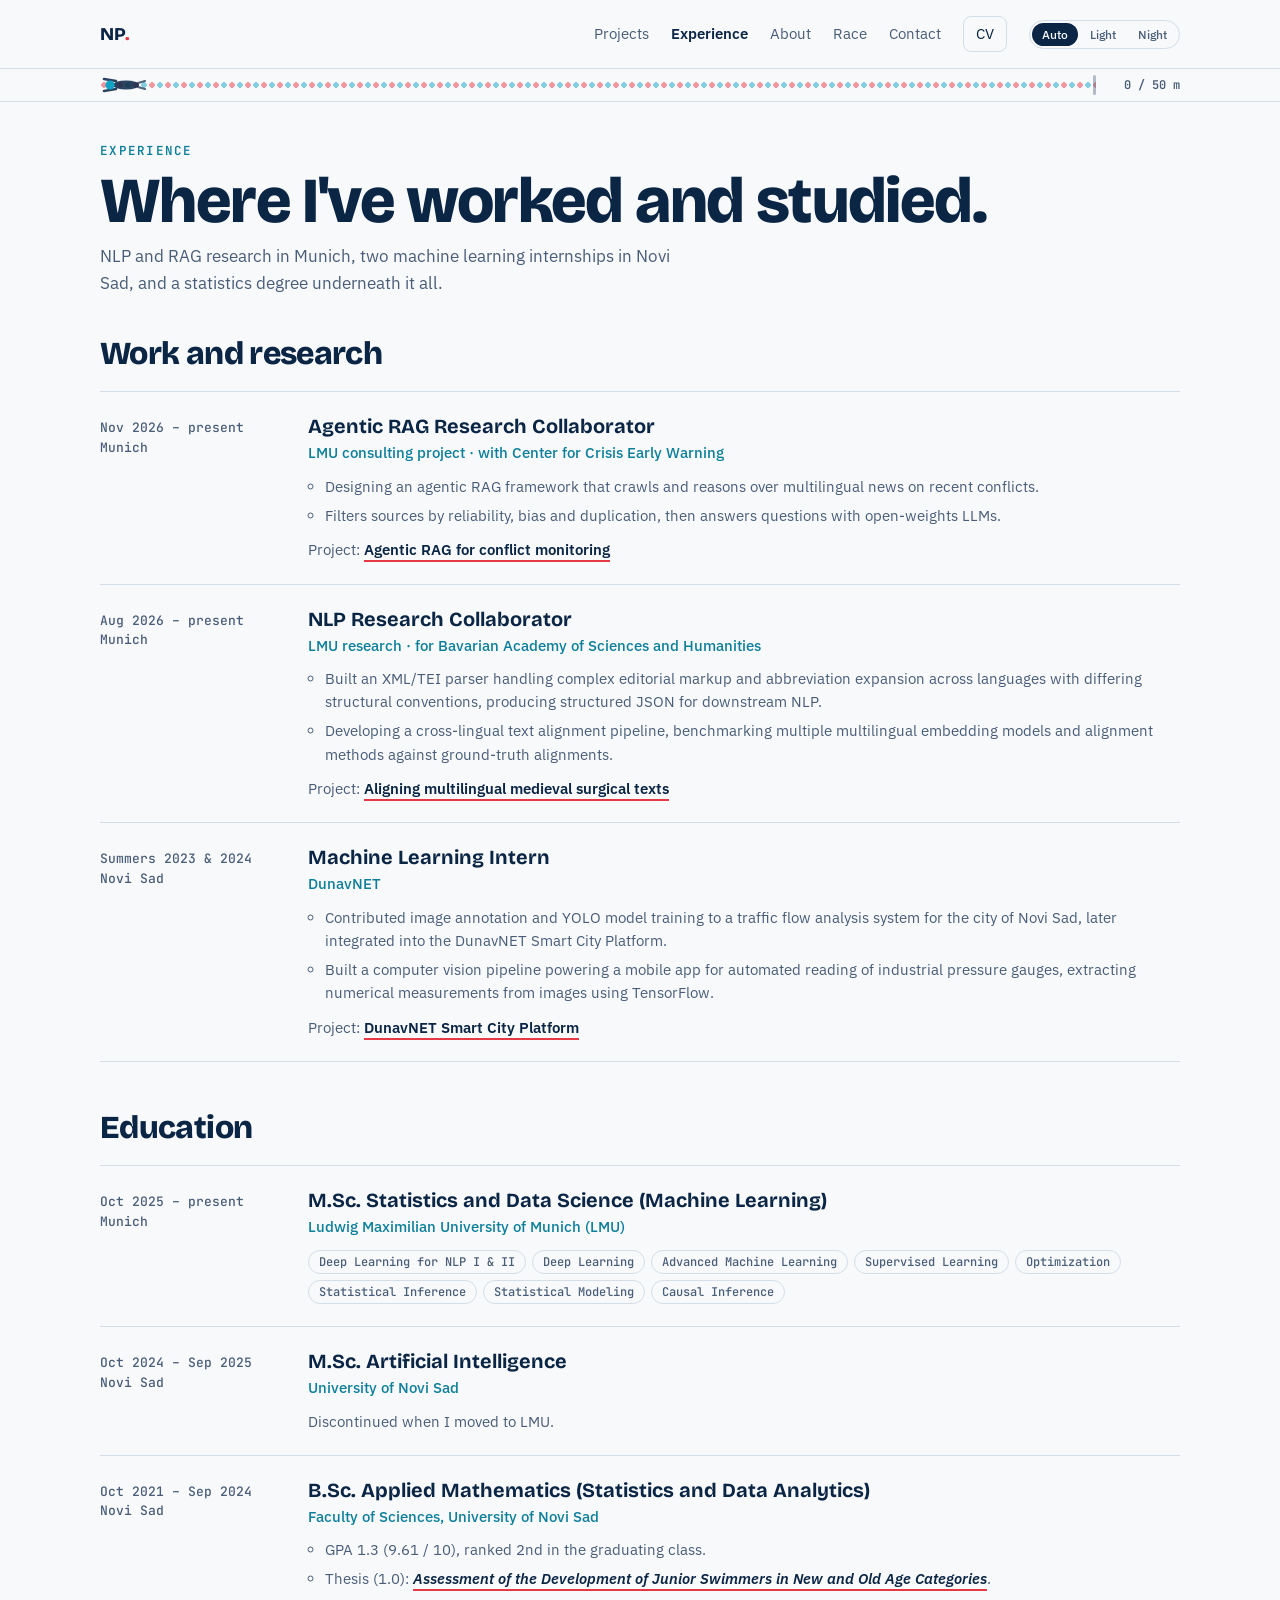
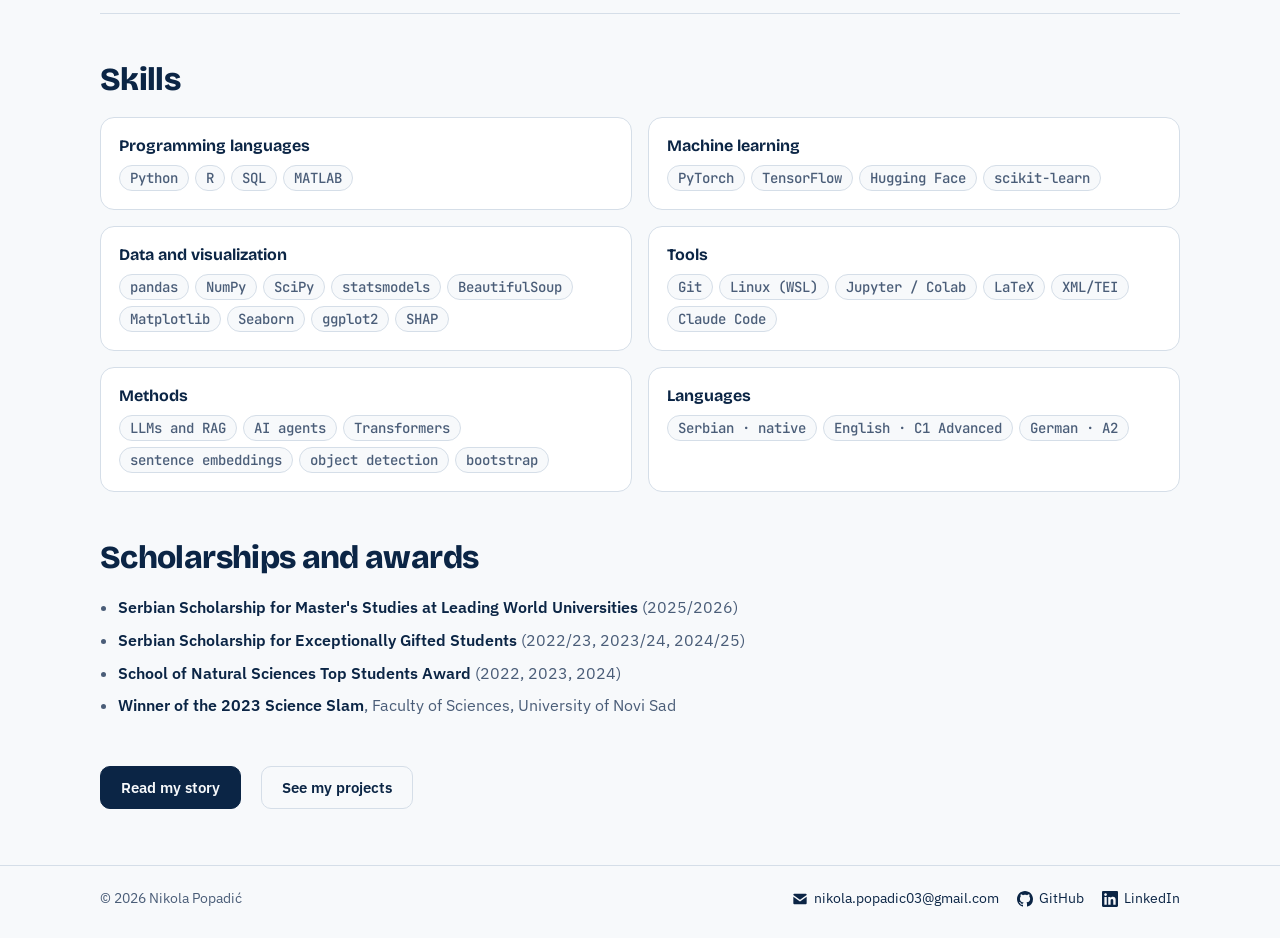
==== commit 1c9412fb: "Home page redesign, clean leaderboard, Statistical Inference - Home: intro with the section cards on" ====
--- a/experience.html
+++ b/experience.html
@@ -109,7 +109,7 @@
             <div>
               <h3>M.Sc. Statistics and Data Science (Machine Learning)</h3>
               <p class="org">Ludwig Maximilian University of Munich (LMU)</p>
-              <ul class="chips"><li class="chip">Deep Learning for NLP I &amp; II</li><li class="chip">Deep Learning</li><li class="chip">Advanced Machine Learning</li><li class="chip">Supervised Learning</li><li class="chip">Optimization</li><li class="chip">Statistical Modeling</li><li class="chip">Causal Inference</li></ul>
+              <ul class="chips"><li class="chip">Deep Learning for NLP I &amp; II</li><li class="chip">Deep Learning</li><li class="chip">Advanced Machine Learning</li><li class="chip">Supervised Learning</li><li class="chip">Optimization</li><li class="chip">Statistical Inference</li><li class="chip">Statistical Modeling</li><li class="chip">Causal Inference</li></ul>
             </div>
           </li>
           <li>
--- a/css/style.css
+++ b/css/style.css
@@ -75,15 +75,15 @@
 /* ---------- hero ---------- */
 .hero .container {
   display: grid; grid-template-columns: minmax(0, 1.15fr) minmax(0, .85fr);
-  grid-template-areas: "intro photo" "race photo";
+  grid-template-areas: "intro photo" "facts photo";
   column-gap: 48px; row-gap: 20px; align-items: start; padding-block: 30px 26px;
 }
 .intro { display: grid; gap: 18px; min-width: 0; }
 .hero .intro { grid-area: intro; }
-.hero .race { grid-area: race; }
+.hero .facts { grid-area: facts; }
 .hero .photo { grid-area: photo; }
 @media (max-width: 900px) {
-  .hero .container { grid-template-columns: minmax(0, 1fr); grid-template-areas: "intro" "photo" "race"; row-gap: 26px; padding-block: 32px 32px; }
+  .hero .container { grid-template-columns: minmax(0, 1fr); grid-template-areas: "intro" "photo" "facts"; row-gap: 26px; padding-block: 32px 32px; }
 }
 .who-txt { display: grid; gap: 6px; }
 .eyebrow { font: 600 12.5px var(--f-mono); letter-spacing: .1em; text-transform: uppercase; color: var(--blue); }
@@ -239,8 +239,8 @@
 .race-late .container { display: grid; gap: 28px; padding-block: 4px 56px; }
 /* phones: thinner card padding so the pool runs nearly edge to edge */
 @media (max-width: 560px) {
-  .race-late .race { padding: 18px 10px; }
-  .race-late .race-head, .race-late .race-row, .race-late .result, .race-late .foot { padding-inline: 8px; }
+  .duo .race { padding: 18px 10px; }
+  .duo .race-head, .duo .race-row, .duo .result, .duo .foot { padding-inline: 8px; }
 }
 .teaser { border: 1px solid var(--line); border-radius: 14px; padding: 20px; display: grid; gap: 8px; text-decoration: none; background: var(--surface); }
 .teaser .k { font: 600 12px var(--f-mono); letter-spacing: .1em; text-transform: uppercase; color: var(--blue); }
@@ -424,8 +424,8 @@
 
 /* home: compact hero so the rope and quick facts fit on the first screen of a laptop */
 @media (min-width: 901px) {
-  .hero .race { padding: 18px 20px; gap: 11px; }
-  .hero .result { min-height: 0; }
+  .duo .race { padding: 18px 20px; gap: 11px; }
+  .duo .result { min-height: 0; }
 }
 /* home: race result sits to the right of the button, the key hint goes below */
 .race-row { display: grid; grid-template-columns: auto minmax(0, 1fr); gap: 16px; align-items: center; }
@@ -433,8 +433,8 @@
 @media (max-width: 900px) {
   .race-row { grid-template-columns: minmax(0, 1fr); justify-items: start; gap: 10px; }
   .race-row .result { min-height: 3em; }
-  .race-late .keys { padding-inline: 8px; }
-  .race-late .race-row .result { padding-inline: 0; }
+  .duo .keys { padding-inline: 8px; }
+  .duo .race-row .result { padding-inline: 0; }
 }
 
 /* home: latest news, one dated line per item */
@@ -457,3 +457,25 @@
 .method .container:has(+ .endcta) { padding-bottom: 36px; }
 /* home photo: small zoom on Nikola, anchored low so the feet stay and only sky is trimmed */
 .hero .photo img { transform: scale(1.1); transform-origin: 58% 88%; }
+
+/* home: latest news next to the quick race, at the bottom */
+.duo .container { display: grid; grid-template-columns: minmax(0, 1fr) minmax(0, 1fr); gap: 28px 40px; padding-block: 0 72px; align-items: start; }
+.duo .rope { grid-column: 1 / -1; }
+.duo .news-list { margin-top: 18px; }
+@media (max-width: 900px) { .duo .container { grid-template-columns: minmax(0, 1fr); } }
+
+/* home hero: intro with the three section cards under it on the left, the photo tall on the right */
+.hero .container { grid-template-columns: minmax(0, 1.1fr) minmax(0, .9fr); grid-template-areas: "intro photo" "cards photo"; }
+.hero .cards { grid-area: cards; display: grid; gap: 14px; align-self: end; }
+.hero .photo { min-height: 460px; }
+.hero .cards .teaser { gap: 6px; padding: 16px 20px; }
+.hero .cards .t-head { display: flex; flex-wrap: wrap; align-items: baseline; gap: 4px 10px; }
+.hero .cards .t-head .k::after { content: "·"; margin-left: 10px; color: var(--muted); }
+@media (max-width: 900px) {
+  .hero .container { grid-template-columns: minmax(0, 1fr); grid-template-areas: "intro" "photo" "cards"; }
+  .hero .photo { min-height: 0; }
+}
+@media (max-width: 560px) { .hero .cards .t-head { flex-direction: column; gap: 4px; } .hero .cards .t-head .k::after { content: none; } }
+/* home: the cards' rounded corners make them look indented, so they start ~0.15 cm further left than the intro text */
+@media (min-width: 901px) { .hero .cards { margin-left: -6px; } }
+table.board tr.nikola .nm { font-weight: 600; }
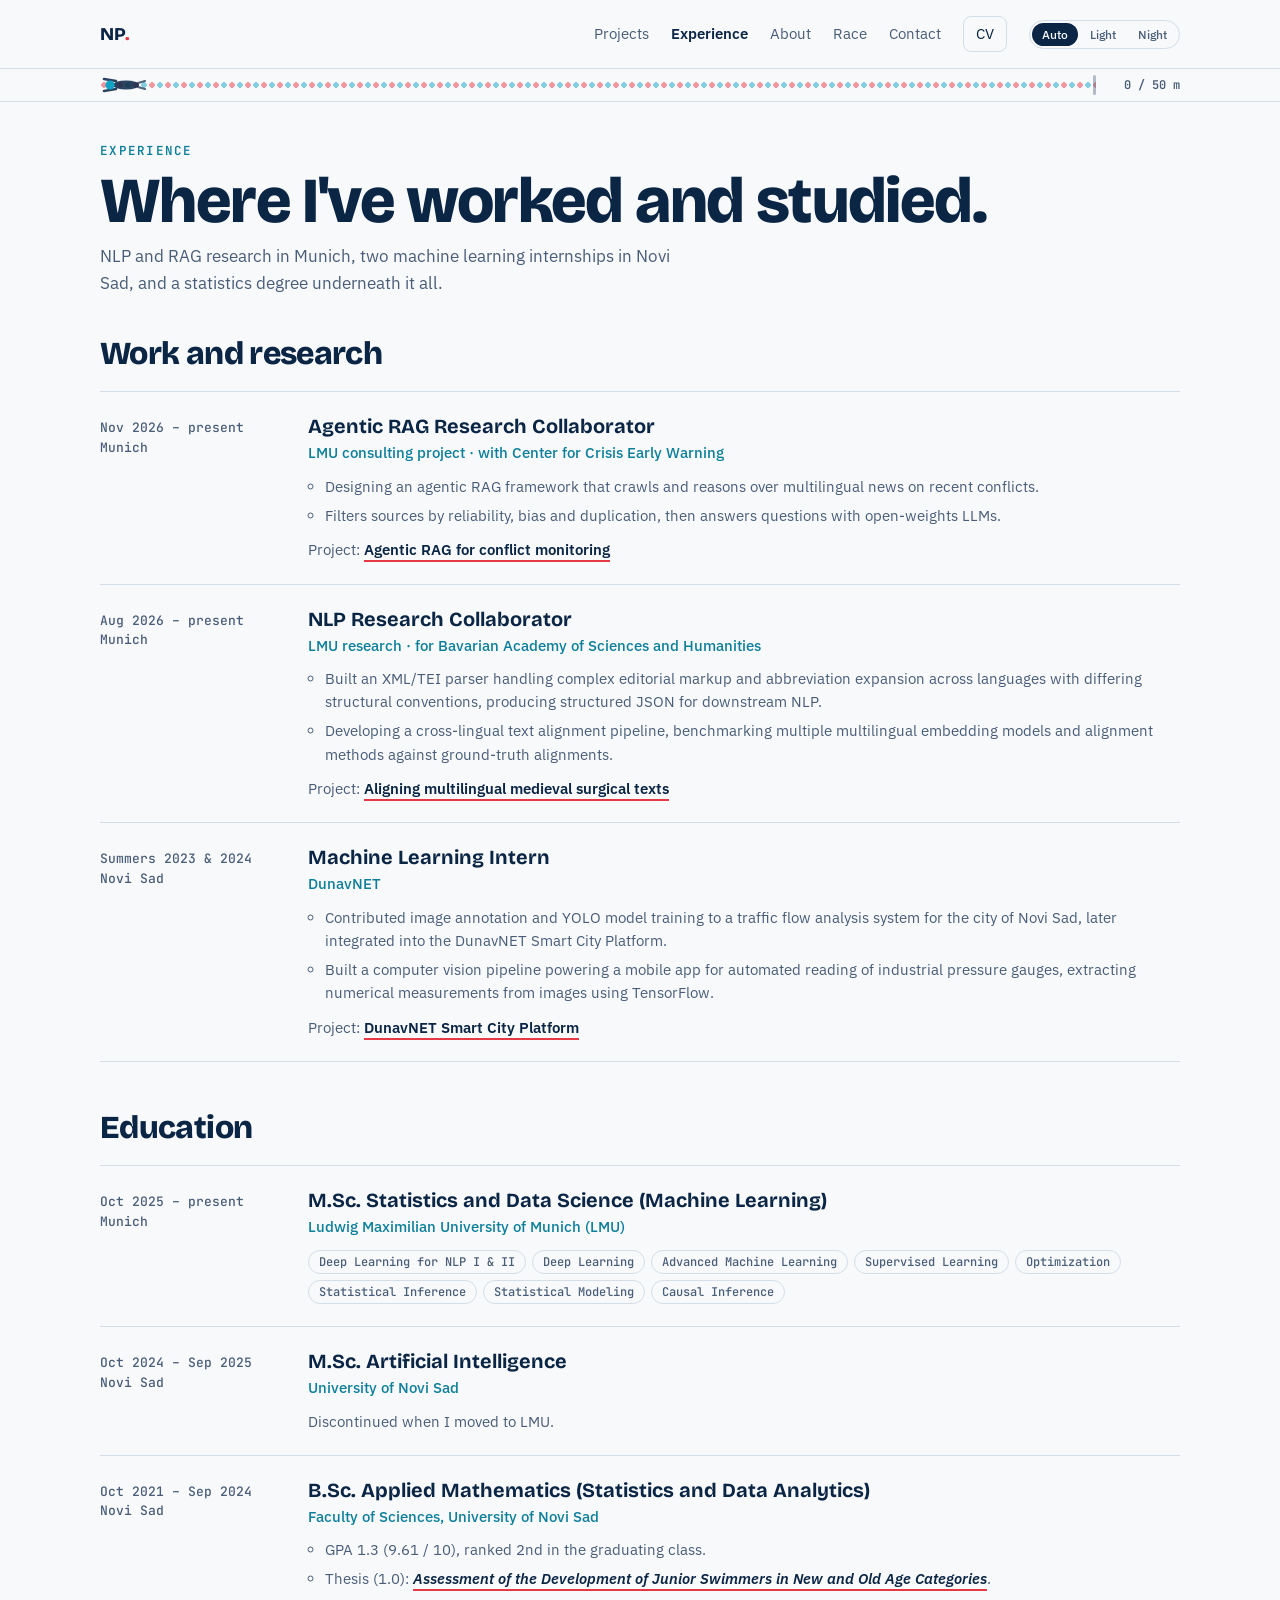
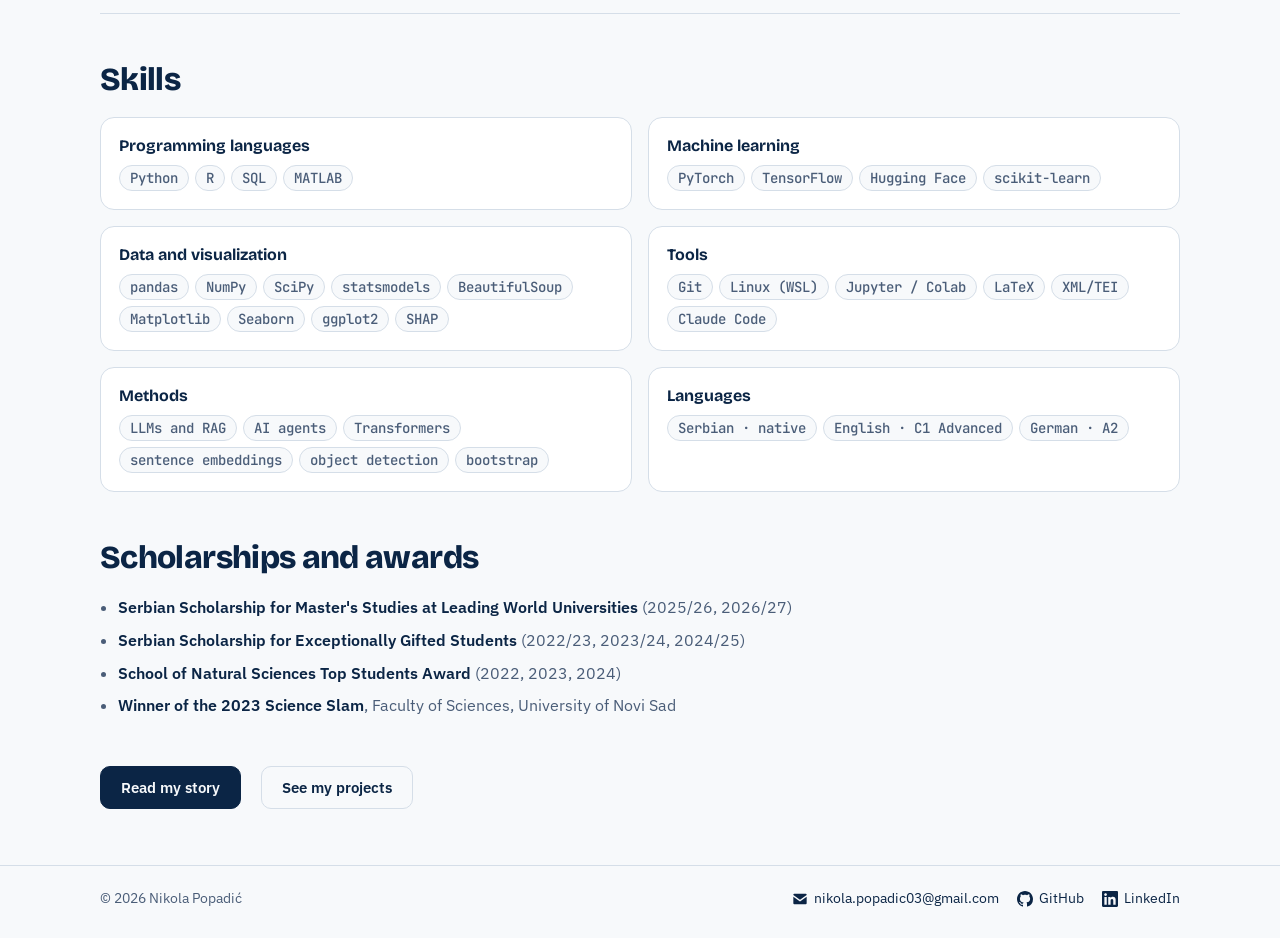
==== commit c7de84d1: "Revert first-screen spacing; scholarship renewed for 2026/27 Co-Authored-By: Claude Opus 5.5 <norepl" ====
--- a/experience.html
+++ b/experience.html
@@ -153,7 +153,7 @@
       <div class="container">
         <h2 class="sec-title" id="awards">Scholarships and awards</h2>
         <ul class="awards">
-          <li><b>Serbian Scholarship for Master's Studies at Leading World Universities</b> (2025/2026)</li>
+          <li><b>Serbian Scholarship for Master's Studies at Leading World Universities</b> (2025/26, 2026/27)</li>
           <li><b>Serbian Scholarship for Exceptionally Gifted Students</b> (2022/23, 2023/24, 2024/25)</li>
           <li><b>School of Natural Sciences Top Students Award</b> (2022, 2023, 2024)</li>
           <li><b>Winner of the 2023 Science Slam</b>, Faculty of Sciences, University of Novi Sad</li>
